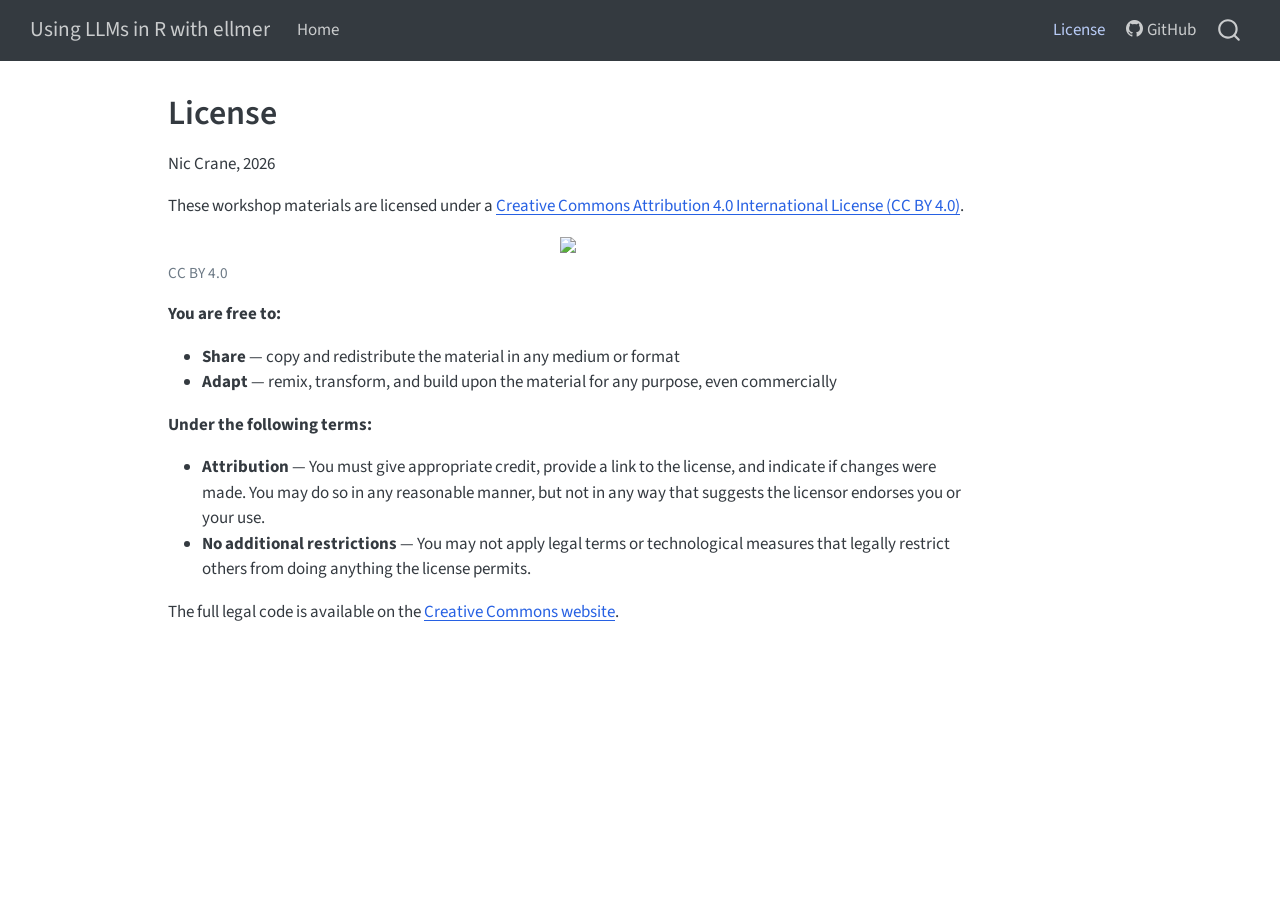
==== license-web.html @ a891db78 "Built site for gh-pages" ====
<!DOCTYPE html>
<html xmlns="http://www.w3.org/1999/xhtml" lang="en" xml:lang="en"><head>

<meta charset="utf-8">
<meta name="generator" content="quarto-1.9.35">

<meta name="viewport" content="width=device-width, initial-scale=1.0, user-scalable=yes">


<title>License – Using LLMs in R with ellmer</title>
<style>
/* Default styles provided by pandoc.
** See https://pandoc.org/MANUAL.html#variables-for-html for config info.
*/
code{white-space: pre-wrap;}
span.smallcaps{font-variant: small-caps;}
div.columns{display: flex; gap: min(4vw, 1.5em);}
div.column{flex: auto; overflow-x: auto;}
div.hanging-indent{margin-left: 1.5em; text-indent: -1.5em;}
ul.task-list{list-style: none;}
ul.task-list li input[type="checkbox"] {
  width: 0.8em;
  margin: 0 0.8em 0.2em -1em; /* quarto-specific, see https://github.com/quarto-dev/quarto-cli/issues/4556 */ 
  vertical-align: middle;
}
</style>


<script src="site_libs/quarto-nav/quarto-nav.js"></script>
<script src="site_libs/quarto-nav/headroom.min.js"></script>
<script src="site_libs/clipboard/clipboard.min.js"></script>
<script src="site_libs/quarto-search/autocomplete.umd.js"></script>
<script src="site_libs/quarto-search/fuse.min.js"></script>
<script src="site_libs/quarto-search/quarto-search.js"></script>
<meta name="quarto:offset" content="./">
<script src="site_libs/quarto-html/quarto.js" type="module"></script>
<script src="site_libs/quarto-html/tabsets/tabsets.js" type="module"></script>
<script src="site_libs/quarto-html/popper.min.js"></script>
<script src="site_libs/quarto-html/tippy.umd.min.js"></script>
<script src="site_libs/quarto-html/anchor.min.js"></script>
<link href="site_libs/quarto-html/tippy.css" rel="stylesheet">
<link href="site_libs/quarto-html/quarto-syntax-highlighting-46f66b053e56abd73bb6e954d61a315b.css" rel="stylesheet" id="quarto-text-highlighting-styles">
<script src="site_libs/bootstrap/bootstrap.min.js"></script>
<link href="site_libs/bootstrap/bootstrap-icons.css" rel="stylesheet">
<link href="site_libs/bootstrap/bootstrap-9f7b6bbd6dca91848026020a61f011bf.min.css" rel="stylesheet" append-hash="true" id="quarto-bootstrap" data-mode="light">
<script id="quarto-search-options" type="application/json">{
  "location": "navbar",
  "copy-button": false,
  "collapse-after": 3,
  "panel-placement": "end",
  "type": "overlay",
  "limit": 50,
  "keyboard-shortcut": [
    "f",
    "/",
    "s"
  ],
  "show-item-context": false,
  "language": {
    "search-no-results-text": "No results",
    "search-matching-documents-text": "matching documents",
    "search-copy-link-title": "Copy link to search",
    "search-hide-matches-text": "Hide additional matches",
    "search-more-match-text": "more match in this document",
    "search-more-matches-text": "more matches in this document",
    "search-clear-button-title": "Clear",
    "search-text-placeholder": "",
    "search-detached-cancel-button-title": "Cancel",
    "search-submit-button-title": "Submit",
    "search-label": "Search"
  }
}</script>


<link rel="stylesheet" href="styles.scss">
</head>

<body class="nav-fixed quarto-light">

<div id="quarto-search-results"></div>
  <header id="quarto-header" class="headroom fixed-top">
    <nav class="navbar navbar-expand-lg " data-bs-theme="dark">
      <div class="navbar-container container-fluid">
      <div class="navbar-brand-container mx-auto">
    <a class="navbar-brand" href="./index.html">
    <span class="navbar-title">Using LLMs in R with ellmer</span>
    </a>
  </div>
            <div id="quarto-search" class="" title="Search"></div>
          <button class="navbar-toggler" type="button" data-bs-toggle="collapse" data-bs-target="#navbarCollapse" aria-controls="navbarCollapse" role="menu" aria-expanded="false" aria-label="Toggle navigation" onclick="if (window.quartoToggleHeadroom) { window.quartoToggleHeadroom(); }">
  <span class="navbar-toggler-icon"></span>
</button>
          <div class="collapse navbar-collapse" id="navbarCollapse">
            <ul class="navbar-nav navbar-nav-scroll me-auto">
  <li class="nav-item">
    <a class="nav-link" href="./index.html"> 
<span class="menu-text">Home</span></a>
  </li>  
</ul>
            <ul class="navbar-nav navbar-nav-scroll ms-auto">
  <li class="nav-item">
    <a class="nav-link active" href="./license-web.html" aria-current="page"> <i class="bi bi-file-certificate" role="img">
</i> 
<span class="menu-text">License</span></a>
  </li>  
  <li class="nav-item">
    <a class="nav-link" href="https://github.com/thisisnic/ellmer-latinr"> <i class="bi bi-github" role="img">
</i> 
<span class="menu-text">GitHub</span></a>
  </li>  
</ul>
          </div> <!-- /navcollapse -->
            <div class="quarto-navbar-tools">
</div>
      </div> <!-- /container-fluid -->
    </nav>
</header>
<!-- content -->
<div id="quarto-content" class="quarto-container page-columns page-rows-contents page-layout-article page-navbar">
<!-- sidebar -->
<!-- margin-sidebar -->
    <div id="quarto-margin-sidebar" class="sidebar margin-sidebar zindex-bottom">
        
    </div>
<!-- main -->
<main class="content" id="quarto-document-content">

<header id="title-block-header" class="quarto-title-block default">
<div class="quarto-title">
<h1 class="title">License</h1>
</div>



<div class="quarto-title-meta">

    
  
    
  </div>
  


</header>


<p>Nic Crane, 2026</p>
<p>These workshop materials are licensed under a <a href="https://creativecommons.org/licenses/by/4.0/">Creative Commons Attribution 4.0 International License (CC BY 4.0)</a>.</p>
<div class="quarto-figure quarto-figure-center">
<figure class="figure">
<p><a href="https://creativecommons.org/licenses/by/4.0/"><img src="https://licensebuttons.net/l/by/4.0/88x31.png" class="img-fluid figure-img"></a></p>
<figcaption>CC BY 4.0</figcaption>
</figure>
</div>
<p><strong>You are free to:</strong></p>
<ul>
<li><strong>Share</strong> — copy and redistribute the material in any medium or format</li>
<li><strong>Adapt</strong> — remix, transform, and build upon the material for any purpose, even commercially</li>
</ul>
<p><strong>Under the following terms:</strong></p>
<ul>
<li><strong>Attribution</strong> — You must give appropriate credit, provide a link to the license, and indicate if changes were made. You may do so in any reasonable manner, but not in any way that suggests the licensor endorses you or your use.</li>
<li><strong>No additional restrictions</strong> — You may not apply legal terms or technological measures that legally restrict others from doing anything the license permits.</li>
</ul>
<p>The full legal code is available on the <a href="https://creativecommons.org/licenses/by/4.0/legalcode">Creative Commons website</a>.</p>



</main> <!-- /main -->
<script id="quarto-html-after-body" type="application/javascript">
  window.document.addEventListener("DOMContentLoaded", function (event) {
    const icon = "";
    const anchorJS = new window.AnchorJS();
    anchorJS.options = {
      placement: 'right',
      icon: icon
    };
    anchorJS.add('.anchored');
    const isCodeAnnotation = (el) => {
      for (const clz of el.classList) {
        if (clz.startsWith('code-annotation-')) {                     
          return true;
        }
      }
      return false;
    }
    const onCopySuccess = function(e) {
      // button target
      const button = e.trigger;
      // don't keep focus
      button.blur();
      // flash "checked"
      button.classList.add('code-copy-button-checked');
      var currentTitle = button.getAttribute("title");
      button.setAttribute("title", "Copied!");
      let tooltip;
      if (window.bootstrap) {
        button.setAttribute("data-bs-toggle", "tooltip");
        button.setAttribute("data-bs-placement", "left");
        button.setAttribute("data-bs-title", "Copied!");
        tooltip = new bootstrap.Tooltip(button, 
          { trigger: "manual", 
            customClass: "code-copy-button-tooltip",
            offset: [0, -8]});
        tooltip.show();    
      }
      setTimeout(function() {
        if (tooltip) {
          tooltip.hide();
          button.removeAttribute("data-bs-title");
          button.removeAttribute("data-bs-toggle");
          button.removeAttribute("data-bs-placement");
        }
        button.setAttribute("title", currentTitle);
        button.classList.remove('code-copy-button-checked');
      }, 1000);
      // clear code selection
      e.clearSelection();
    }
    const getTextToCopy = function(trigger) {
      const outerScaffold = trigger.parentElement.cloneNode(true);
      const codeEl = outerScaffold.querySelector('code');
      for (const childEl of codeEl.children) {
        if (isCodeAnnotation(childEl)) {
          childEl.remove();
        }
      }
      return codeEl.innerText;
    }
    const clipboard = new window.ClipboardJS('.code-copy-button:not([data-in-quarto-modal])', {
      text: getTextToCopy
    });
    clipboard.on('success', onCopySuccess);
    if (window.document.getElementById('quarto-embedded-source-code-modal')) {
      const clipboardModal = new window.ClipboardJS('.code-copy-button[data-in-quarto-modal]', {
        text: getTextToCopy,
        container: window.document.getElementById('quarto-embedded-source-code-modal')
      });
      clipboardModal.on('success', onCopySuccess);
    }
      var localhostRegex = new RegExp(/^(?:http|https):\/\/localhost\:?[0-9]*\//);
      var mailtoRegex = new RegExp(/^mailto:/);
        var filterRegex = new RegExp('/' + window.location.host + '/');
      var isInternal = (href) => {
          return filterRegex.test(href) || localhostRegex.test(href) || mailtoRegex.test(href);
      }
      // Inspect non-navigation links and adorn them if external
     var links = window.document.querySelectorAll('a[href]:not(.nav-link):not(.navbar-brand):not(.toc-action):not(.sidebar-link):not(.sidebar-item-toggle):not(.pagination-link):not(.no-external):not([aria-hidden]):not(.dropdown-item):not(.quarto-navigation-tool):not(.about-link)');
      for (var i=0; i<links.length; i++) {
        const link = links[i];
        if (!isInternal(link.href)) {
          // undo the damage that might have been done by quarto-nav.js in the case of
          // links that we want to consider external
          if (link.dataset.originalHref !== undefined) {
            link.href = link.dataset.originalHref;
          }
            // target, if specified
            link.setAttribute("target", "_blank");
            if (link.getAttribute("rel") === null) {
              link.setAttribute("rel", "noopener");
            }
        }
      }
    function tippyHover(el, contentFn, onTriggerFn, onUntriggerFn) {
      const config = {
        allowHTML: true,
        maxWidth: 500,
        delay: 100,
        arrow: false,
        appendTo: function(el) {
            return el.parentElement;
        },
        interactive: true,
        interactiveBorder: 10,
        theme: 'quarto',
        placement: 'bottom-start',
      };
      if (contentFn) {
        config.content = contentFn;
      }
      if (onTriggerFn) {
        config.onTrigger = onTriggerFn;
      }
      if (onUntriggerFn) {
        config.onUntrigger = onUntriggerFn;
      }
      window.tippy(el, config); 
    }
    const noterefs = window.document.querySelectorAll('a[role="doc-noteref"]');
    for (var i=0; i<noterefs.length; i++) {
      const ref = noterefs[i];
      tippyHover(ref, function() {
        // use id or data attribute instead here
        let href = ref.getAttribute('data-footnote-href') || ref.getAttribute('href');
        try { href = new URL(href).hash; } catch {}
        const id = href.replace(/^#\/?/, "");
        const note = window.document.getElementById(id);
        if (note) {
          return note.innerHTML;
        } else {
          return "";
        }
      });
    }
    const xrefs = window.document.querySelectorAll('a.quarto-xref');
    const processXRef = (id, note) => {
      // Strip column container classes
      const stripColumnClz = (el) => {
        el.classList.remove("page-full", "page-columns");
        if (el.children) {
          for (const child of el.children) {
            stripColumnClz(child);
          }
        }
      }
      stripColumnClz(note)
      if (id === null || id.startsWith('sec-')) {
        // Special case sections, only their first couple elements
        const container = document.createElement("div");
        if (note.children && note.children.length > 2) {
          container.appendChild(note.children[0].cloneNode(true));
          for (let i = 1; i < note.children.length; i++) {
            const child = note.children[i];
            if (child.tagName === "P" && child.innerText === "") {
              continue;
            } else {
              container.appendChild(child.cloneNode(true));
              break;
            }
          }
          if (window.Quarto?.typesetMath) {
            window.Quarto.typesetMath(container);
          }
          return container.innerHTML
        } else {
          if (window.Quarto?.typesetMath) {
            window.Quarto.typesetMath(note);
          }
          return note.innerHTML;
        }
      } else {
        // Remove any anchor links if they are present
        const anchorLink = note.querySelector('a.anchorjs-link');
        if (anchorLink) {
          anchorLink.remove();
        }
        if (window.Quarto?.typesetMath) {
          window.Quarto.typesetMath(note);
        }
        if (note.classList.contains("callout")) {
          return note.outerHTML;
        } else {
          return note.innerHTML;
        }
      }
    }
    for (var i=0; i<xrefs.length; i++) {
      const xref = xrefs[i];
      tippyHover(xref, undefined, function(instance) {
        instance.disable();
        let url = xref.getAttribute('href');
        let hash = undefined; 
        if (url.startsWith('#')) {
          hash = url;
        } else {
          try { hash = new URL(url).hash; } catch {}
        }
        if (hash) {
          const id = hash.replace(/^#\/?/, "");
          const note = window.document.getElementById(id);
          if (note !== null) {
            try {
              const html = processXRef(id, note.cloneNode(true));
              instance.setContent(html);
            } finally {
              instance.enable();
              instance.show();
            }
          } else {
            // See if we can fetch this
            fetch(url.split('#')[0])
            .then(res => res.text())
            .then(html => {
              const parser = new DOMParser();
              const htmlDoc = parser.parseFromString(html, "text/html");
              const note = htmlDoc.getElementById(id);
              if (note !== null) {
                const html = processXRef(id, note);
                instance.setContent(html);
              } 
            }).finally(() => {
              instance.enable();
              instance.show();
            });
          }
        } else {
          // See if we can fetch a full url (with no hash to target)
          // This is a special case and we should probably do some content thinning / targeting
          fetch(url)
          .then(res => res.text())
          .then(html => {
            const parser = new DOMParser();
            const htmlDoc = parser.parseFromString(html, "text/html");
            const note = htmlDoc.querySelector('main.content');
            if (note !== null) {
              // This should only happen for chapter cross references
              // (since there is no id in the URL)
              // remove the first header
              if (note.children.length > 0 && note.children[0].tagName === "HEADER") {
                note.children[0].remove();
              }
              const html = processXRef(null, note);
              instance.setContent(html);
            } 
          }).finally(() => {
            instance.enable();
            instance.show();
          });
        }
      }, function(instance) {
      });
    }
        let selectedAnnoteEl;
        const selectorForAnnotation = ( cell, annotation) => {
          let cellAttr = 'data-code-cell="' + cell + '"';
          let lineAttr = 'data-code-annotation="' +  annotation + '"';
          const selector = 'span[' + cellAttr + '][' + lineAttr + ']';
          return selector;
        }
        const selectCodeLines = (annoteEl) => {
          const doc = window.document;
          const targetCell = annoteEl.getAttribute("data-target-cell");
          const targetAnnotation = annoteEl.getAttribute("data-target-annotation");
          const annoteSpan = window.document.querySelector(selectorForAnnotation(targetCell, targetAnnotation));
          const lines = annoteSpan.getAttribute("data-code-lines").split(",");
          const lineIds = lines.map((line) => {
            return targetCell + "-" + line;
          })
          let top = null;
          let height = null;
          let parent = null;
          if (lineIds.length > 0) {
              //compute the position of the single el (top and bottom and make a div)
              const el = window.document.getElementById(lineIds[0]);
              top = el.offsetTop;
              height = el.offsetHeight;
              parent = el.parentElement.parentElement;
            if (lineIds.length > 1) {
              const lastEl = window.document.getElementById(lineIds[lineIds.length - 1]);
              const bottom = lastEl.offsetTop + lastEl.offsetHeight;
              height = bottom - top;
            }
            if (top !== null && height !== null && parent !== null) {
              // cook up a div (if necessary) and position it 
              let div = window.document.getElementById("code-annotation-line-highlight");
              if (div === null) {
                div = window.document.createElement("div");
                div.setAttribute("id", "code-annotation-line-highlight");
                div.style.position = 'absolute';
                parent.appendChild(div);
              }
              div.style.top = top - 2 + "px";
              div.style.height = height + 4 + "px";
              div.style.left = 0;
              let gutterDiv = window.document.getElementById("code-annotation-line-highlight-gutter");
              if (gutterDiv === null) {
                gutterDiv = window.document.createElement("div");
                gutterDiv.setAttribute("id", "code-annotation-line-highlight-gutter");
                gutterDiv.style.position = 'absolute';
                const codeCell = window.document.getElementById(targetCell);
                const gutter = codeCell.querySelector('.code-annotation-gutter');
                gutter.appendChild(gutterDiv);
              }
              gutterDiv.style.top = top - 2 + "px";
              gutterDiv.style.height = height + 4 + "px";
            }
            selectedAnnoteEl = annoteEl;
          }
        };
        const unselectCodeLines = () => {
          const elementsIds = ["code-annotation-line-highlight", "code-annotation-line-highlight-gutter"];
          elementsIds.forEach((elId) => {
            const div = window.document.getElementById(elId);
            if (div) {
              div.remove();
            }
          });
          selectedAnnoteEl = undefined;
        };
          // Handle positioning of the toggle
      window.addEventListener(
        "resize",
        throttle(() => {
          elRect = undefined;
          if (selectedAnnoteEl) {
            selectCodeLines(selectedAnnoteEl);
          }
        }, 10)
      );
      function throttle(fn, ms) {
      let throttle = false;
      let timer;
        return (...args) => {
          if(!throttle) { // first call gets through
              fn.apply(this, args);
              throttle = true;
          } else { // all the others get throttled
              if(timer) clearTimeout(timer); // cancel #2
              timer = setTimeout(() => {
                fn.apply(this, args);
                timer = throttle = false;
              }, ms);
          }
        };
      }
        // Attach click handler to the DT
        const annoteDls = window.document.querySelectorAll('dt[data-target-cell]');
        for (const annoteDlNode of annoteDls) {
          annoteDlNode.addEventListener('click', (event) => {
            const clickedEl = event.target;
            if (clickedEl !== selectedAnnoteEl) {
              unselectCodeLines();
              const activeEl = window.document.querySelector('dt[data-target-cell].code-annotation-active');
              if (activeEl) {
                activeEl.classList.remove('code-annotation-active');
              }
              selectCodeLines(clickedEl);
              clickedEl.classList.add('code-annotation-active');
            } else {
              // Unselect the line
              unselectCodeLines();
              clickedEl.classList.remove('code-annotation-active');
            }
          });
        }
    const findCites = (el) => {
      const parentEl = el.parentElement;
      if (parentEl) {
        const cites = parentEl.dataset.cites;
        if (cites) {
          return {
            el,
            cites: cites.split(' ')
          };
        } else {
          return findCites(el.parentElement)
        }
      } else {
        return undefined;
      }
    };
    var bibliorefs = window.document.querySelectorAll('a[role="doc-biblioref"]');
    for (var i=0; i<bibliorefs.length; i++) {
      const ref = bibliorefs[i];
      const citeInfo = findCites(ref);
      if (citeInfo) {
        tippyHover(citeInfo.el, function() {
          var popup = window.document.createElement('div');
          citeInfo.cites.forEach(function(cite) {
            var citeDiv = window.document.createElement('div');
            citeDiv.classList.add('hanging-indent');
            citeDiv.classList.add('csl-entry');
            var biblioDiv = window.document.getElementById('ref-' + cite);
            if (biblioDiv) {
              citeDiv.innerHTML = biblioDiv.innerHTML;
            }
            popup.appendChild(citeDiv);
          });
          return popup.innerHTML;
        });
      }
    }
  });
  </script>
</div> <!-- /content -->




</body></html>
---- site_libs/quarto-html/tippy.css ----
.tippy-box[data-animation=fade][data-state=hidden]{opacity:0}[data-tippy-root]{max-width:calc(100vw - 10px)}.tippy-box{position:relative;background-color:#333;color:#fff;border-radius:4px;font-size:14px;line-height:1.4;white-space:normal;outline:0;transition-property:transform,visibility,opacity}.tippy-box[data-placement^=top]>.tippy-arrow{bottom:0}.tippy-box[data-placement^=top]>.tippy-arrow:before{bottom:-7px;left:0;border-width:8px 8px 0;border-top-color:initial;transform-origin:center top}.tippy-box[data-placement^=bottom]>.tippy-arrow{top:0}.tippy-box[data-placement^=bottom]>.tippy-arrow:before{top:-7px;left:0;border-width:0 8px 8px;border-bottom-color:initial;transform-origin:center bottom}.tippy-box[data-placement^=left]>.tippy-arrow{right:0}.tippy-box[data-placement^=left]>.tippy-arrow:before{border-width:8px 0 8px 8px;border-left-color:initial;right:-7px;transform-origin:center left}.tippy-box[data-placement^=right]>.tippy-arrow{left:0}.tippy-box[data-placement^=right]>.tippy-arrow:before{left:-7px;border-width:8px 8px 8px 0;border-right-color:initial;transform-origin:center right}.tippy-box[data-inertia][data-state=visible]{transition-timing-function:cubic-bezier(.54,1.5,.38,1.11)}.tippy-arrow{width:16px;height:16px;color:#333}.tippy-arrow:before{content:"";position:absolute;border-color:transparent;border-style:solid}.tippy-content{position:relative;padding:5px 9px;z-index:1}
---- site_libs/quarto-html/quarto-syntax-highlighting-46f66b053e56abd73bb6e954d61a315b.css ----
/* quarto syntax highlight colors */
:root {
  --quarto-hl-ot-color: #003B4F;
  --quarto-hl-at-color: #657422;
  --quarto-hl-ss-color: #20794D;
  --quarto-hl-an-color: #5E5E5E;
  --quarto-hl-fu-color: #4758AB;
  --quarto-hl-st-color: #20794D;
  --quarto-hl-cf-color: #003B4F;
  --quarto-hl-op-color: #5E5E5E;
  --quarto-hl-er-color: #AD0000;
  --quarto-hl-bn-color: #AD0000;
  --quarto-hl-al-color: #AD0000;
  --quarto-hl-va-color: #111111;
  --quarto-hl-bu-color: inherit;
  --quarto-hl-ex-color: inherit;
  --quarto-hl-pp-color: #AD0000;
  --quarto-hl-in-color: #5E5E5E;
  --quarto-hl-vs-color: #20794D;
  --quarto-hl-wa-color: #5E5E5E;
  --quarto-hl-do-color: #5E5E5E;
  --quarto-hl-im-color: #00769E;
  --quarto-hl-ch-color: #20794D;
  --quarto-hl-dt-color: #AD0000;
  --quarto-hl-fl-color: #AD0000;
  --quarto-hl-co-color: #5E5E5E;
  --quarto-hl-cv-color: #5E5E5E;
  --quarto-hl-cn-color: #8f5902;
  --quarto-hl-sc-color: #5E5E5E;
  --quarto-hl-dv-color: #AD0000;
  --quarto-hl-kw-color: #003B4F;
}

/* other quarto variables */
:root {
  --quarto-font-monospace: SFMono-Regular, Menlo, Monaco, Consolas, "Liberation Mono", "Courier New", monospace;
}

/* syntax highlight based on Pandoc's rules */
pre > code.sourceCode > span {
  color: #003B4F;
}

code.sourceCode > span {
  color: #003B4F;
}

div.sourceCode,
div.sourceCode pre.sourceCode {
  color: #003B4F;
}

/* Normal */
code span {
  color: #003B4F;
}

/* Alert */
code span.al {
  color: #AD0000;
  font-style: inherit;
}

/* Annotation */
code span.an {
  color: #5E5E5E;
  font-style: inherit;
}

/* Attribute */
code span.at {
  color: #657422;
  font-style: inherit;
}

/* BaseN */
code span.bn {
  color: #AD0000;
  font-style: inherit;
}

/* BuiltIn */
code span.bu {
  font-style: inherit;
}

/* ControlFlow */
code span.cf {
  color: #003B4F;
  font-weight: bold;
  font-style: inherit;
}

/* Char */
code span.ch {
  color: #20794D;
  font-style: inherit;
}

/* Constant */
code span.cn {
  color: #8f5902;
  font-style: inherit;
}

/* Comment */
code span.co {
  color: #5E5E5E;
  font-style: inherit;
}

/* CommentVar */
code span.cv {
  color: #5E5E5E;
  font-style: italic;
}

/* Documentation */
code span.do {
  color: #5E5E5E;
  font-style: italic;
}

/* DataType */
code span.dt {
  color: #AD0000;
  font-style: inherit;
}

/* DecVal */
code span.dv {
  color: #AD0000;
  font-style: inherit;
}

/* Error */
code span.er {
  color: #AD0000;
  font-style: inherit;
}

/* Extension */
code span.ex {
  font-style: inherit;
}

/* Float */
code span.fl {
  color: #AD0000;
  font-style: inherit;
}

/* Function */
code span.fu {
  color: #4758AB;
  font-style: inherit;
}

/* Import */
code span.im {
  color: #00769E;
  font-style: inherit;
}

/* Information */
code span.in {
  color: #5E5E5E;
  font-style: inherit;
}

/* Keyword */
code span.kw {
  color: #003B4F;
  font-weight: bold;
  font-style: inherit;
}

/* Operator */
code span.op {
  color: #5E5E5E;
  font-style: inherit;
}

/* Other */
code span.ot {
  color: #003B4F;
  font-style: inherit;
}

/* Preprocessor */
code span.pp {
  color: #AD0000;
  font-style: inherit;
}

/* SpecialChar */
code span.sc {
  color: #5E5E5E;
  font-style: inherit;
}

/* SpecialString */
code span.ss {
  color: #20794D;
  font-style: inherit;
}

/* String */
code span.st {
  color: #20794D;
  font-style: inherit;
}

/* Variable */
code span.va {
  color: #111111;
  font-style: inherit;
}

/* VerbatimString */
code span.vs {
  color: #20794D;
  font-style: inherit;
}

/* Warning */
code span.wa {
  color: #5E5E5E;
  font-style: italic;
}

.prevent-inlining {
  content: "</";
}

/*# sourceMappingURL=5022ed312398f59a55adce476d7327af.css.map */
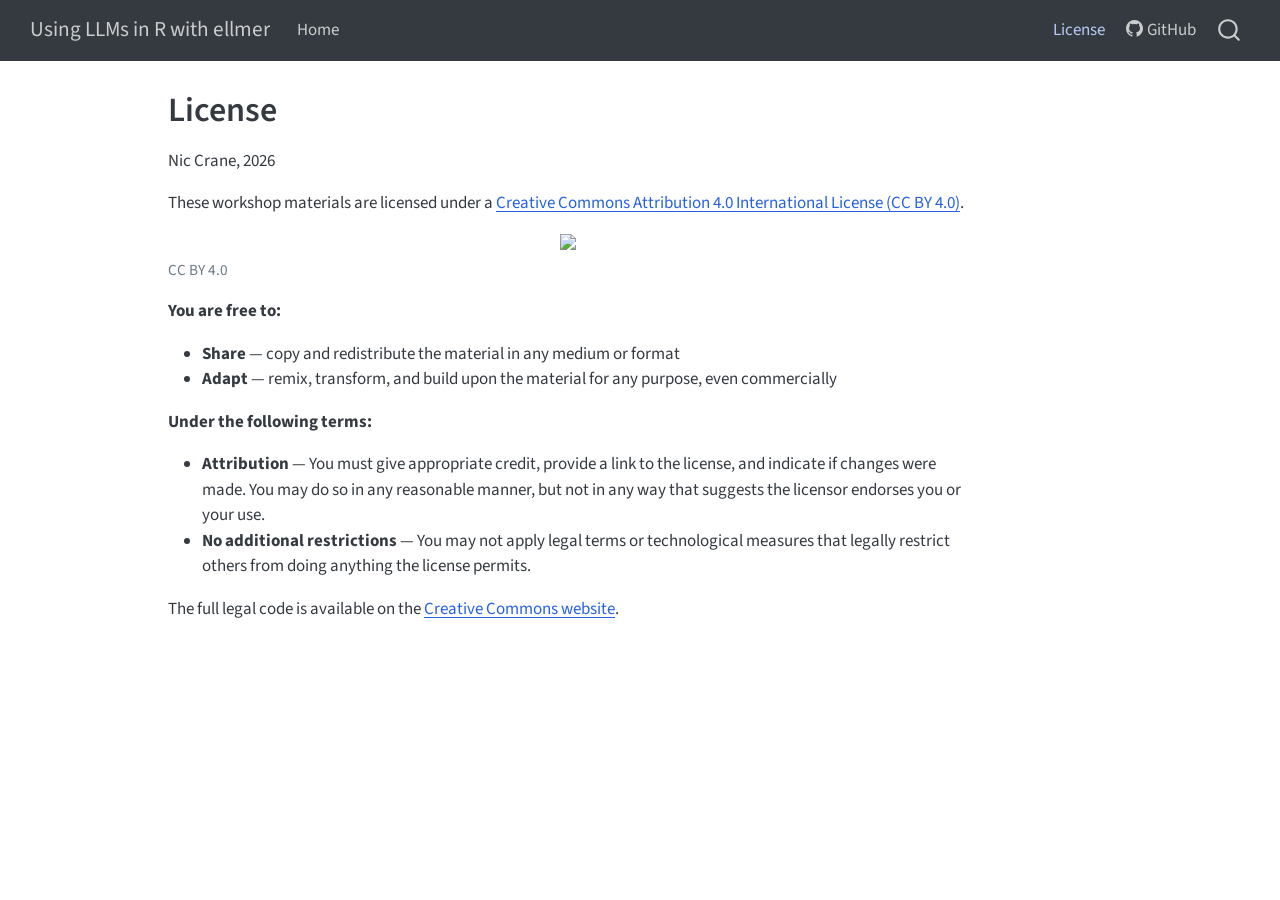
==== commit e12ae1de: "Built site for gh-pages" ====
--- a/license-web.html
+++ b/license-web.html
@@ -2,7 +2,7 @@
 <html xmlns="http://www.w3.org/1999/xhtml" lang="en" xml:lang="en"><head>
 
 <meta charset="utf-8">
-<meta name="generator" content="quarto-1.9.35">
+<meta name="generator" content="quarto-1.11.9">
 
 <meta name="viewport" content="width=device-width, initial-scale=1.0, user-scalable=yes">
 
@@ -12,10 +12,13 @@
 /* Default styles provided by pandoc.
 ** See https://pandoc.org/MANUAL.html#variables-for-html for config info.
 */
-code{white-space: pre-wrap;}
 span.smallcaps{font-variant: small-caps;}
-div.columns{display: flex; gap: min(4vw, 1.5em);}
-div.column{flex: auto; overflow-x: auto;}
+div.columns{display: flex; gap: 1.5em;}
+div.column{flex: auto;}
+@media screen {
+div.columns{gap: min(4vw, 1.5em);}
+div.column{overflow-x: auto;}
+}
 div.hanging-indent{margin-left: 1.5em; text-indent: -1.5em;}
 ul.task-list{list-style: none;}
 ul.task-list li input[type="checkbox"] {
@@ -35,14 +38,15 @@
 <meta name="quarto:offset" content="./">
 <script src="site_libs/quarto-html/quarto.js" type="module"></script>
 <script src="site_libs/quarto-html/tabsets/tabsets.js" type="module"></script>
+<script src="site_libs/quarto-html/scrollable-regions/scrollable-regions.js" type="module"></script>
 <script src="site_libs/quarto-html/popper.min.js"></script>
 <script src="site_libs/quarto-html/tippy.umd.min.js"></script>
 <script src="site_libs/quarto-html/anchor.min.js"></script>
 <link href="site_libs/quarto-html/tippy.css" rel="stylesheet">
-<link href="site_libs/quarto-html/quarto-syntax-highlighting-46f66b053e56abd73bb6e954d61a315b.css" rel="stylesheet" id="quarto-text-highlighting-styles">
+<link href="site_libs/quarto-html/quarto-syntax-highlighting-63b5708e65d6cd79cd7618c58d0c21e7.css" rel="stylesheet" id="quarto-text-highlighting-styles">
 <script src="site_libs/bootstrap/bootstrap.min.js"></script>
 <link href="site_libs/bootstrap/bootstrap-icons.css" rel="stylesheet">
-<link href="site_libs/bootstrap/bootstrap-9f7b6bbd6dca91848026020a61f011bf.min.css" rel="stylesheet" append-hash="true" id="quarto-bootstrap" data-mode="light">
+<link href="site_libs/bootstrap/bootstrap-f4b6782871320f573c0d6d7fdc3d6c30.min.css" rel="stylesheet" append-hash="true" id="quarto-bootstrap" data-mode="light">
 <script id="quarto-search-options" type="application/json">{
   "location": "navbar",
   "copy-button": false,
@@ -75,19 +79,18 @@
 <link rel="stylesheet" href="styles.scss">
 </head>
 
-<body class="nav-fixed quarto-light">
+<body class="nav-fixed quarto-light"><a id="quarto-skip-link" class="visually-hidden-focusable" href="#quarto-document-content">Skip to main content</a>
 
 <div id="quarto-search-results"></div>
   <header id="quarto-header" class="headroom fixed-top">
-    <nav class="navbar navbar-expand-lg " data-bs-theme="dark">
+    <nav class="navbar navbar-expand-lg " data-bs-theme="dark" aria-label="Site">
       <div class="navbar-container container-fluid">
       <div class="navbar-brand-container mx-auto">
     <a class="navbar-brand" href="./index.html">
     <span class="navbar-title">Using LLMs in R with ellmer</span>
     </a>
   </div>
-            <div id="quarto-search" class="" title="Search"></div>
-          <button class="navbar-toggler" type="button" data-bs-toggle="collapse" data-bs-target="#navbarCollapse" aria-controls="navbarCollapse" role="menu" aria-expanded="false" aria-label="Toggle navigation" onclick="if (window.quartoToggleHeadroom) { window.quartoToggleHeadroom(); }">
+          <button class="navbar-toggler" type="button" data-bs-toggle="collapse" data-bs-target="#navbarCollapse" aria-controls="navbarCollapse" aria-expanded="false" aria-label="Toggle navigation" onclick="if (window.quartoToggleHeadroom) { window.quartoToggleHeadroom(); }">
   <span class="navbar-toggler-icon"></span>
 </button>
           <div class="collapse navbar-collapse" id="navbarCollapse">
@@ -112,6 +115,7 @@
           </div> <!-- /navcollapse -->
             <div class="quarto-navbar-tools">
 </div>
+            <div id="quarto-search" class="" title="Search"></div>
       </div> <!-- /container-fluid -->
     </nav>
 </header>
@@ -123,7 +127,7 @@
         
     </div>
 <!-- main -->
-<main class="content" id="quarto-document-content">
+<main class="content" id="quarto-document-content" tabindex="-1">
 
 <header id="title-block-header" class="quarto-title-block default">
 <div class="quarto-title">
@@ -240,12 +244,31 @@
     }
       var localhostRegex = new RegExp(/^(?:http|https):\/\/localhost\:?[0-9]*\//);
       var mailtoRegex = new RegExp(/^mailto:/);
-        var filterRegex = new RegExp('/' + window.location.host + '/');
+        var filterRegex = new RegExp("https:\/\/thisisnic\.github\.io\/ellmer-latinr\/");
+      const newWindowLabel = "(opens in a new tab)";
+      const newWindowNoteId = "quarto-ext-newwindow-label";
+      // Links reference one hidden label through aria-describedby, so the
+      // announcement never changes their accessible name.
+      var describeNewWindow = (link) => {
+        if (!window.document.getElementById(newWindowNoteId)) {
+          var newWindowNote = window.document.createElement("span");
+          newWindowNote.id = newWindowNoteId;
+          newWindowNote.hidden = true;
+          newWindowNote.textContent = newWindowLabel;
+          window.document.body.appendChild(newWindowNote);
+        }
+        var describedBy = (link.getAttribute("aria-describedby") || "").split(/\s+/).filter(Boolean);
+        if (!describedBy.includes(newWindowNoteId)) {
+          describedBy.push(newWindowNoteId);
+          link.setAttribute("aria-describedby", describedBy.join(" "));
+        }
+      }
       var isInternal = (href) => {
           return filterRegex.test(href) || localhostRegex.test(href) || mailtoRegex.test(href);
       }
       // Inspect non-navigation links and adorn them if external
-     var links = window.document.querySelectorAll('a[href]:not(.nav-link):not(.navbar-brand):not(.toc-action):not(.sidebar-link):not(.sidebar-item-toggle):not(.pagination-link):not(.no-external):not([aria-hidden]):not(.dropdown-item):not(.quarto-navigation-tool):not(.about-link)');
+      window.quartoDecorateExternalLinks = function (root) {
+     var links = (root || window.document).querySelectorAll('a[href]:not(.nav-link):not(.navbar-brand):not(.toc-action):not(.sidebar-link):not(.sidebar-item-toggle):not(.pagination-link):not(.no-external):not([aria-hidden]):not(.dropdown-item):not(.quarto-navigation-tool):not(.about-link)');
       for (var i=0; i<links.length; i++) {
         const link = links[i];
         if (!isInternal(link.href)) {
@@ -259,8 +282,70 @@
             if (link.getAttribute("rel") === null) {
               link.setAttribute("rel", "noopener");
             }
-        }
-      }
+            describeNewWindow(link);
+          if (!link.classList.contains('no-external-icon')) {
+          }
+        }
+      }
+      };
+      window.quartoDecorateExternalLinks(window.document);
+    // Esc closes the popup (WCAG 1.4.13) and focus leaving both trigger and
+    // popup closes it (WCAG 2.4.11); tippy handles neither for interactive popups.
+    const hideOnEscAndFocusOut = {
+      name: 'hideOnEscAndFocusOut',
+      defaultValue: true,
+      fn(instance) {
+        const dismiss = () => {
+          // A show scheduled by the trigger delay would otherwise reopen it
+          instance.clearDelayTimeouts();
+          instance.hide();
+        };
+        const onKeyDown = (event) => {
+          if (event.key !== 'Escape') {
+            return;
+          }
+          // Keep Esc from also reaching page handlers (e.g. reveal.js overview),
+          // except an open reveal.js slide menu, which Esc should close too.
+          // The menu handles keys only when its keyboard option is on.
+          const menuHandlesEsc = window.Reveal?.getPlugin?.('menu')?.isOpen() &&
+            window.Reveal.getConfig().menu?.keyboard !== false;
+          if (!menuHandlesEsc) {
+            event.stopPropagation();
+          }
+          if (instance.popper.contains(window.document.activeElement)) {
+            // Disabled while refocusing so the focus trigger does not reopen it
+            instance.disable();
+            instance.reference.focus();
+            instance.enable();
+          }
+          dismiss();
+        };
+        const onFocusOut = (event) => {
+          const target = event.relatedTarget;
+          if (target && !instance.reference.contains(target) &&
+              !instance.popper.contains(target)) {
+            dismiss();
+          }
+        };
+        // On the trigger too: a click trigger (code-annotations: select) has no
+        // blur handling. Attached for the instance's lifetime so leaving the
+        // trigger also cancels a show still pending on the trigger delay.
+        instance.reference.addEventListener('focusout', onFocusOut);
+        return {
+          onShow() {
+            window.document.addEventListener('keydown', onKeyDown, true);
+            instance.popper.addEventListener('focusout', onFocusOut);
+          },
+          onHide() {
+            window.document.removeEventListener('keydown', onKeyDown, true);
+            instance.popper.removeEventListener('focusout', onFocusOut);
+          },
+          onDestroy() {
+            instance.reference.removeEventListener('focusout', onFocusOut);
+          },
+        };
+      },
+    };
     function tippyHover(el, contentFn, onTriggerFn, onUntriggerFn) {
       const config = {
         allowHTML: true,
@@ -274,6 +359,7 @@
         interactiveBorder: 10,
         theme: 'quarto',
         placement: 'bottom-start',
+        plugins: [hideOnEscAndFocusOut],
       };
       if (contentFn) {
         config.content = contentFn;
@@ -436,44 +522,54 @@
           const lineIds = lines.map((line) => {
             return targetCell + "-" + line;
           })
-          let top = null;
-          let height = null;
-          let parent = null;
+          // Each band is positioned against its own containing block, which is
+          // not the offsetParent of the lines, so place it from client rects.
+          const placeBand = (band, firstEl, lastEl, codeBlock) => {
+            const container = band.offsetParent;
+            if (container === null) {
+              return;
+            }
+            const containerRect = container.getBoundingClientRect();
+            // Reveal.js scales slides with a transform, so convert client
+            // pixels back to the CSS pixels of the container.
+            const scale = containerRect.height / container.offsetHeight || 1;
+            const firstRect = firstEl.getBoundingClientRect();
+            const lastRect = lastEl.getBoundingClientRect();
+            const top = (firstRect.top - containerRect.top) / scale - container.clientTop + container.scrollTop;
+            const height = (lastRect.bottom - firstRect.top) / scale;
+            band.style.top = top - 2 + "px";
+            band.style.height = height + 4 + "px";
+            if (codeBlock) {
+              // Without the copy button wrapper, the containing block is wider
+              // than the code block, so span the code block explicitly.
+              const blockRect = codeBlock.getBoundingClientRect();
+              band.style.left = (blockRect.left - containerRect.left) / scale - container.clientLeft + container.scrollLeft + "px";
+              band.style.width = blockRect.width / scale + "px";
+            }
+          };
           if (lineIds.length > 0) {
-              //compute the position of the single el (top and bottom and make a div)
-              const el = window.document.getElementById(lineIds[0]);
-              top = el.offsetTop;
-              height = el.offsetHeight;
-              parent = el.parentElement.parentElement;
-            if (lineIds.length > 1) {
-              const lastEl = window.document.getElementById(lineIds[lineIds.length - 1]);
-              const bottom = lastEl.offsetTop + lastEl.offsetHeight;
-              height = bottom - top;
-            }
-            if (top !== null && height !== null && parent !== null) {
-              // cook up a div (if necessary) and position it 
-              let div = window.document.getElementById("code-annotation-line-highlight");
-              if (div === null) {
-                div = window.document.createElement("div");
-                div.setAttribute("id", "code-annotation-line-highlight");
-                div.style.position = 'absolute';
-                parent.appendChild(div);
-              }
-              div.style.top = top - 2 + "px";
-              div.style.height = height + 4 + "px";
-              div.style.left = 0;
-              let gutterDiv = window.document.getElementById("code-annotation-line-highlight-gutter");
-              if (gutterDiv === null) {
-                gutterDiv = window.document.createElement("div");
-                gutterDiv.setAttribute("id", "code-annotation-line-highlight-gutter");
-                gutterDiv.style.position = 'absolute';
-                const codeCell = window.document.getElementById(targetCell);
-                const gutter = codeCell.querySelector('.code-annotation-gutter');
-                gutter.appendChild(gutterDiv);
-              }
-              gutterDiv.style.top = top - 2 + "px";
-              gutterDiv.style.height = height + 4 + "px";
-            }
+            const el = window.document.getElementById(lineIds[0]);
+            const lastEl = window.document.getElementById(lineIds[lineIds.length - 1]);
+            const parent = el.parentElement.parentElement;
+            // cook up a div (if necessary) and position it
+            let div = window.document.getElementById("code-annotation-line-highlight");
+            if (div === null) {
+              div = window.document.createElement("div");
+              div.setAttribute("id", "code-annotation-line-highlight");
+              div.style.position = 'absolute';
+              parent.appendChild(div);
+            }
+            placeBand(div, el, lastEl, parent.closest("div.sourceCode") || parent);
+            let gutterDiv = window.document.getElementById("code-annotation-line-highlight-gutter");
+            if (gutterDiv === null) {
+              gutterDiv = window.document.createElement("div");
+              gutterDiv.setAttribute("id", "code-annotation-line-highlight-gutter");
+              gutterDiv.style.position = 'absolute';
+              const codeCell = window.document.getElementById(targetCell);
+              const gutter = codeCell.querySelector('.code-annotation-gutter');
+              gutter.appendChild(gutterDiv);
+            }
+            placeBand(gutterDiv, el, lastEl);
             selectedAnnoteEl = annoteEl;
           }
         };
@@ -572,6 +668,9 @@
     }
   });
   </script>
+  <script type="application/javascript">
+  window.quartoScrollableRegionsLabels = {"code":"Scrollable code","output":"Scrollable output"};
+  </script>
 </div> <!-- /content -->
 
 
--- a/site_libs/quarto-html/quarto-syntax-highlighting-63b5708e65d6cd79cd7618c58d0c21e7.css
+++ b/site_libs/quarto-html/quarto-syntax-highlighting-63b5708e65d6cd79cd7618c58d0c21e7.css
@@ -0,0 +1,236 @@
+/* quarto syntax highlight colors */
+:root {
+  --quarto-hl-ot-color: #003B4F;
+  --quarto-hl-at-color: #657422;
+  --quarto-hl-ss-color: #20794D;
+  --quarto-hl-an-color: #5E5E5E;
+  --quarto-hl-fu-color: #4758AB;
+  --quarto-hl-st-color: #20794D;
+  --quarto-hl-cf-color: #003B4F;
+  --quarto-hl-op-color: #5E5E5E;
+  --quarto-hl-er-color: #AD0000;
+  --quarto-hl-bn-color: #AD0000;
+  --quarto-hl-al-color: #AD0000;
+  --quarto-hl-va-color: #111111;
+  --quarto-hl-bu-color: inherit;
+  --quarto-hl-ex-color: inherit;
+  --quarto-hl-pp-color: #AD0000;
+  --quarto-hl-in-color: #5E5E5E;
+  --quarto-hl-vs-color: #20794D;
+  --quarto-hl-wa-color: #5E5E5E;
+  --quarto-hl-do-color: #5E5E5E;
+  --quarto-hl-im-color: #00769E;
+  --quarto-hl-ch-color: #20794D;
+  --quarto-hl-dt-color: #AD0000;
+  --quarto-hl-fl-color: #AD0000;
+  --quarto-hl-co-color: #5E5E5E;
+  --quarto-hl-cv-color: #5E5E5E;
+  --quarto-hl-cn-color: #8f5902;
+  --quarto-hl-sc-color: #5E5E5E;
+  --quarto-hl-dv-color: #AD0000;
+  --quarto-hl-kw-color: #003B4F;
+}
+
+/* other quarto variables */
+:root {
+  --quarto-font-monospace: SFMono-Regular, Menlo, Monaco, Consolas, "Liberation Mono", "Courier New", monospace;
+}
+
+/* syntax highlight based on Pandoc's rules */
+pre > code.sourceCode > span {
+  color: #003B4F;
+}
+
+code.sourceCode > span {
+  color: #003B4F;
+}
+
+div.sourceCode,
+div.sourceCode pre.sourceCode {
+  color: #003B4F;
+}
+
+/* Normal */
+code span {
+  color: #003B4F;
+}
+
+/* Alert */
+code span.al {
+  color: #AD0000;
+  font-style: inherit;
+}
+
+/* Annotation */
+code span.an {
+  color: #5E5E5E;
+  font-style: inherit;
+}
+
+/* Attribute */
+code span.at {
+  color: #657422;
+  font-style: inherit;
+}
+
+/* BaseN */
+code span.bn {
+  color: #AD0000;
+  font-style: inherit;
+}
+
+/* BuiltIn */
+code span.bu {
+  font-style: inherit;
+}
+
+/* ControlFlow */
+code span.cf {
+  color: #003B4F;
+  font-weight: bold;
+  font-style: inherit;
+}
+
+/* Char */
+code span.ch {
+  color: #20794D;
+  font-style: inherit;
+}
+
+/* Constant */
+code span.cn {
+  color: #8f5902;
+  font-style: inherit;
+}
+
+/* Comment */
+code span.co {
+  color: #5E5E5E;
+  font-style: inherit;
+}
+
+/* CommentVar */
+code span.cv {
+  color: #5E5E5E;
+  font-style: italic;
+}
+
+/* Documentation */
+code span.do {
+  color: #5E5E5E;
+  font-style: italic;
+}
+
+/* DataType */
+code span.dt {
+  color: #AD0000;
+  font-style: inherit;
+}
+
+/* DecVal */
+code span.dv {
+  color: #AD0000;
+  font-style: inherit;
+}
+
+/* Error */
+code span.er {
+  color: #AD0000;
+  font-style: inherit;
+}
+
+/* Extension */
+code span.ex {
+  font-style: inherit;
+}
+
+/* Float */
+code span.fl {
+  color: #AD0000;
+  font-style: inherit;
+}
+
+/* Function */
+code span.fu {
+  color: #4758AB;
+  font-style: inherit;
+}
+
+/* Import */
+code span.im {
+  color: #00769E;
+  font-style: inherit;
+}
+
+/* Information */
+code span.in {
+  color: #5E5E5E;
+  font-style: inherit;
+}
+
+/* Keyword */
+code span.kw {
+  color: #003B4F;
+  font-weight: bold;
+  font-style: inherit;
+}
+
+/* Operator */
+code span.op {
+  color: #5E5E5E;
+  font-style: inherit;
+}
+
+/* Other */
+code span.ot {
+  color: #003B4F;
+  font-style: inherit;
+}
+
+/* Preprocessor */
+code span.pp {
+  color: #AD0000;
+  font-style: inherit;
+}
+
+/* SpecialChar */
+code span.sc {
+  color: #5E5E5E;
+  font-style: inherit;
+}
+
+/* SpecialString */
+code span.ss {
+  color: #20794D;
+  font-style: inherit;
+}
+
+/* String */
+code span.st {
+  color: #20794D;
+  font-style: inherit;
+}
+
+/* Variable */
+code span.va {
+  color: #111111;
+  font-style: inherit;
+}
+
+/* VerbatimString */
+code span.vs {
+  color: #20794D;
+  font-style: inherit;
+}
+
+/* Warning */
+code span.wa {
+  color: #5E5E5E;
+  font-style: italic;
+}
+
+.prevent-inlining {
+  content: "</";
+}
+
+/*# sourceMappingURL=054cc16b9e9817627be6994582d2ffb5.css.map */
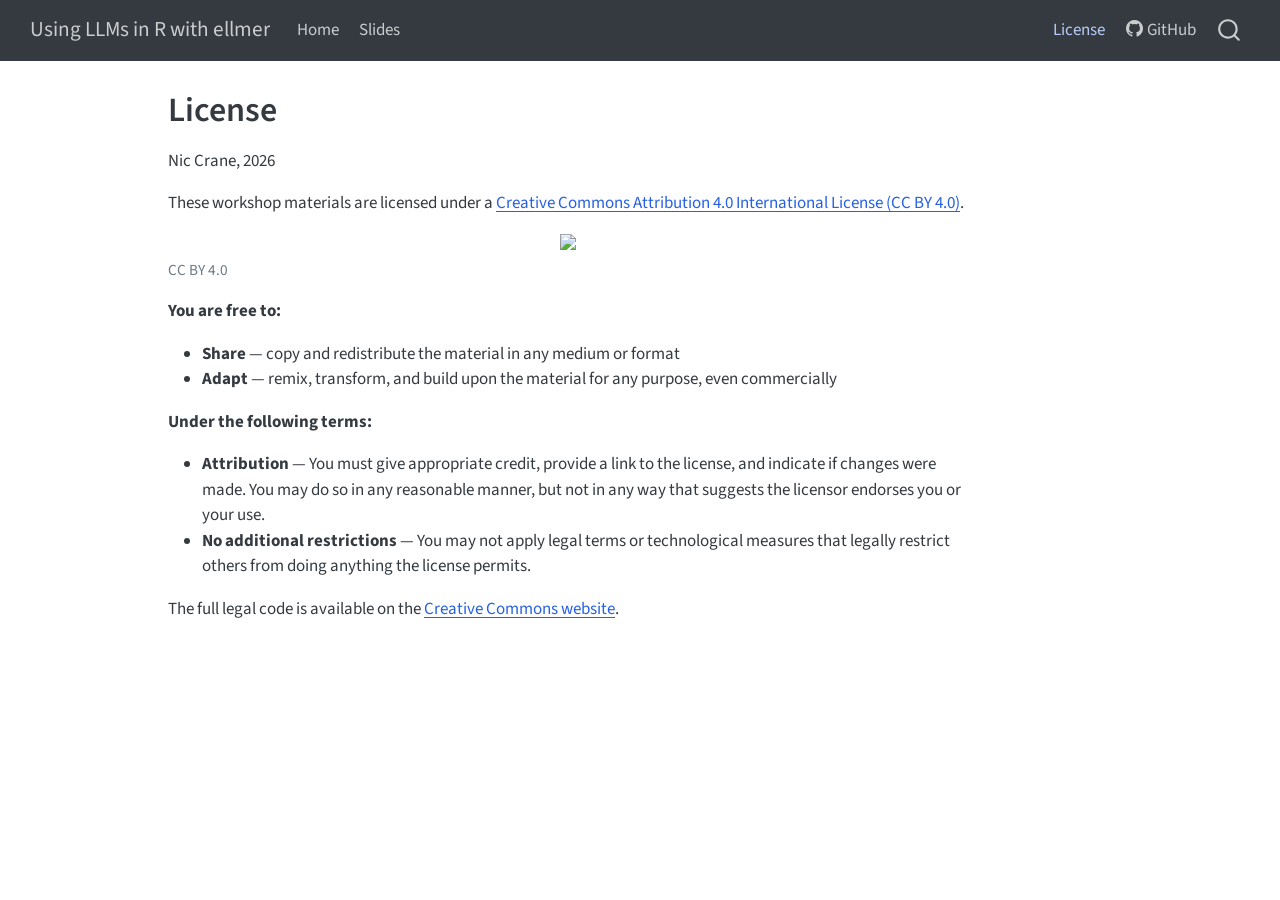
==== commit e76e9099: "Built site for gh-pages" ====
--- a/license-web.html
+++ b/license-web.html
@@ -99,6 +99,10 @@
     <a class="nav-link" href="./index.html"> 
 <span class="menu-text">Home</span></a>
   </li>  
+  <li class="nav-item">
+    <a class="nav-link" href="./materials/slides.html"> 
+<span class="menu-text">Slides</span></a>
+  </li>  
 </ul>
             <ul class="navbar-nav navbar-nav-scroll ms-auto">
   <li class="nav-item">
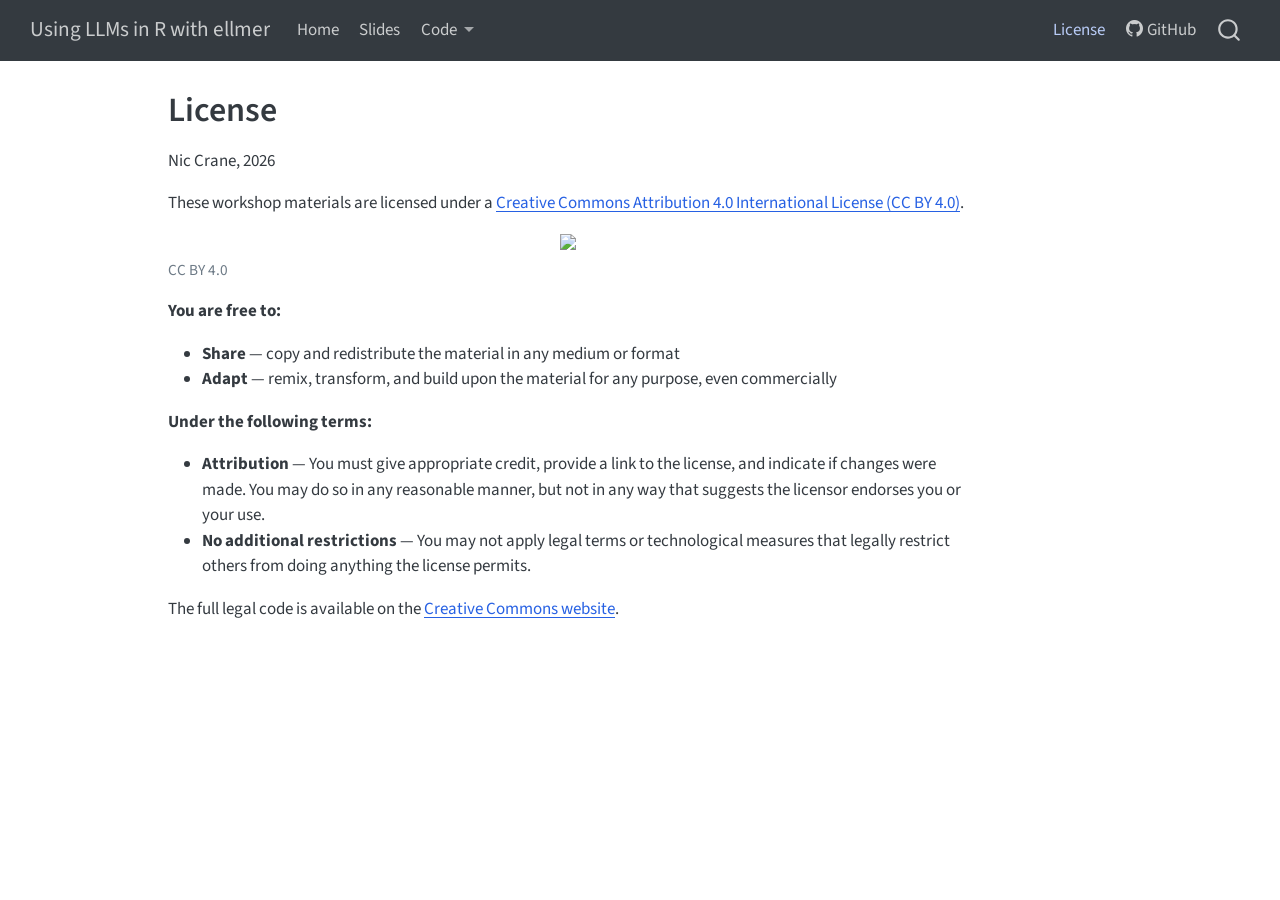
==== commit 99985549: "Built site for gh-pages" ====
--- a/license-web.html
+++ b/license-web.html
@@ -103,6 +103,33 @@
     <a class="nav-link" href="./materials/slides.html"> 
 <span class="menu-text">Slides</span></a>
   </li>  
+  <li class="nav-item dropdown ">
+    <a class="nav-link dropdown-toggle" href="#" id="nav-menu-code" role="link" data-bs-toggle="dropdown" aria-expanded="false">
+ <span class="menu-text">Code</span>
+    </a>
+    <ul class="dropdown-menu" aria-labelledby="nav-menu-code">    
+        <li>
+    <a class="dropdown-item" href="./code/00-welcome-and-setup.html">
+ <span class="dropdown-text">0: Welcome and Setup</span></a>
+  </li>  
+        <li>
+    <a class="dropdown-item" href="./code/01-getting-started.html">
+ <span class="dropdown-text">1: Getting Started with LLMs in R</span></a>
+  </li>  
+        <li>
+    <a class="dropdown-item" href="./code/02-prompt-engineering.html">
+ <span class="dropdown-text">2: Prompt Engineering</span></a>
+  </li>  
+        <li>
+    <a class="dropdown-item" href="./code/03-structured-data.html">
+ <span class="dropdown-text">3: Extracting Structured Data</span></a>
+  </li>  
+        <li>
+    <a class="dropdown-item" href="./code/04-tool-calling.html">
+ <span class="dropdown-text">4: Tool Calling</span></a>
+  </li>  
+    </ul>
+  </li>
 </ul>
             <ul class="navbar-nav navbar-nav-scroll ms-auto">
   <li class="nav-item">
